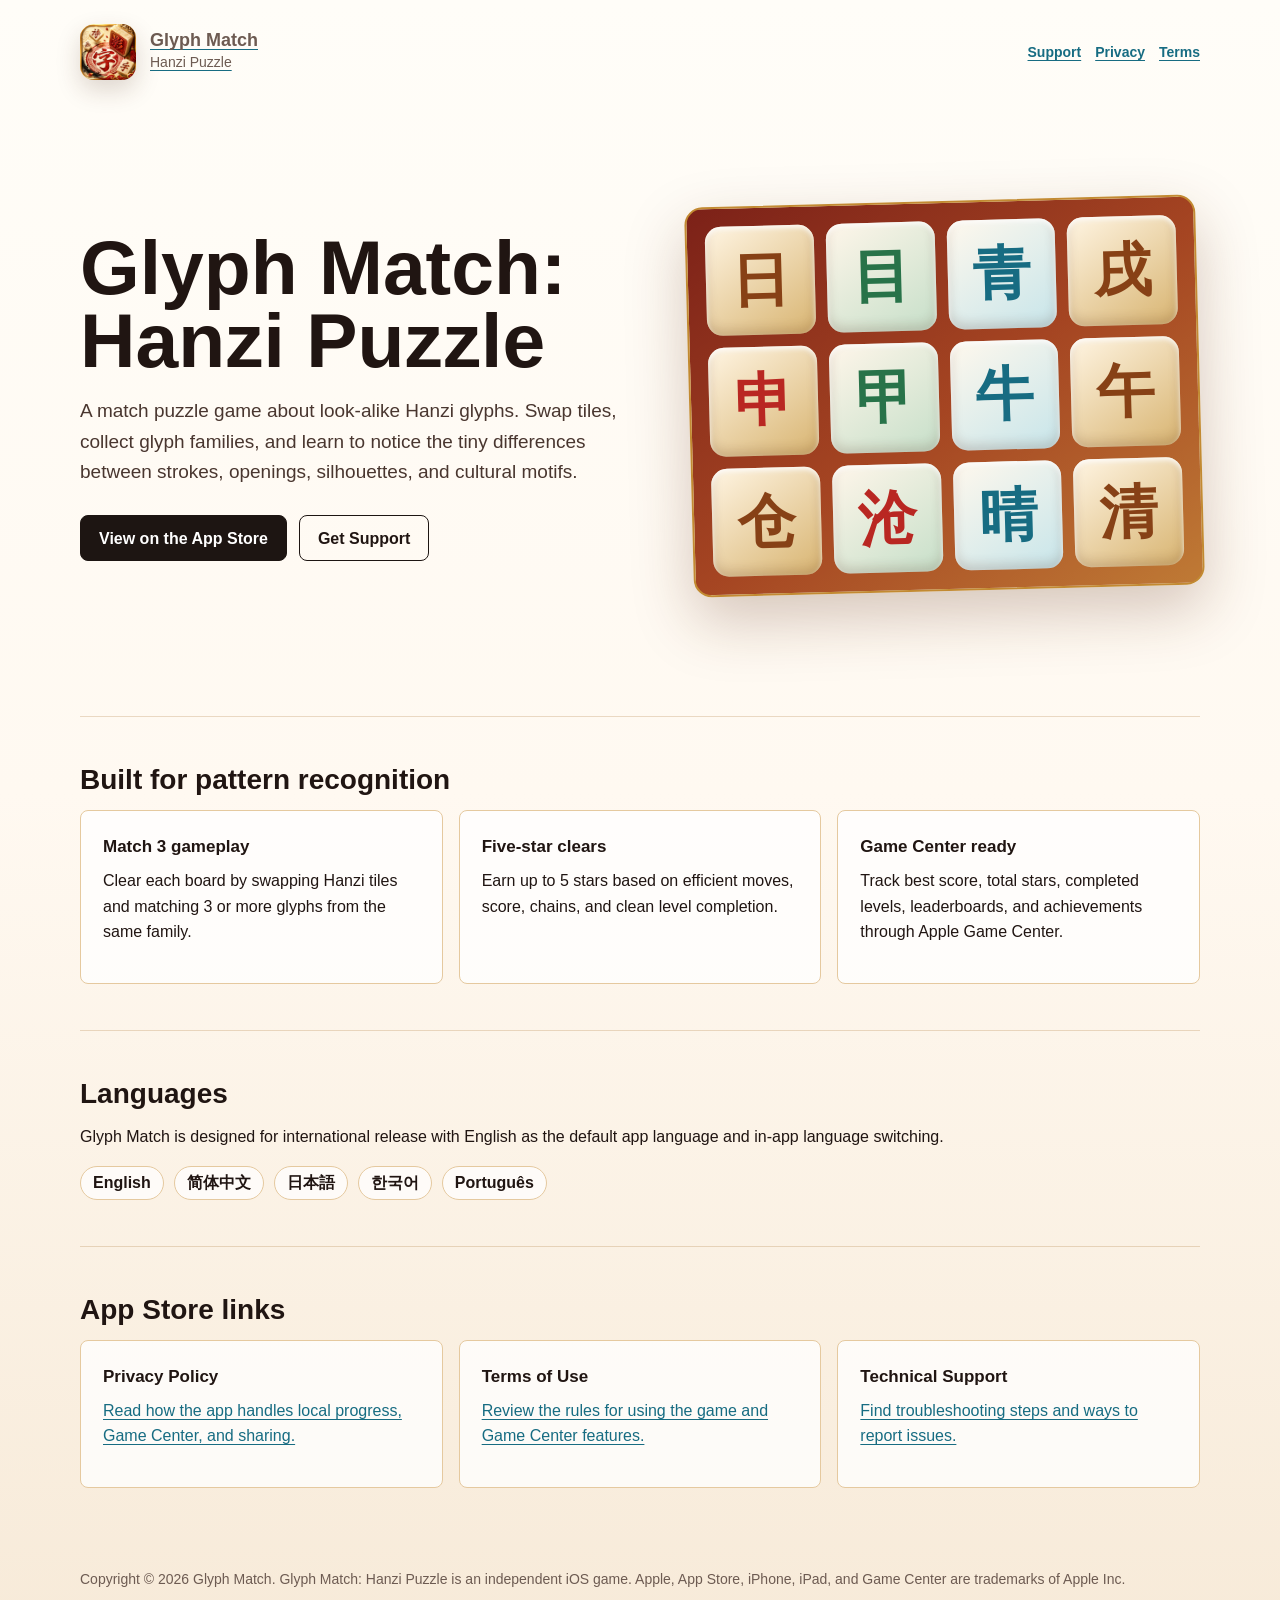
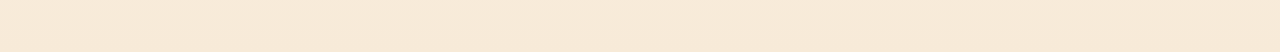
==== index.html @ 225c1a1d "Publish Glyph Match support pages" ====
<!doctype html>
<html lang="en">
<head>
  <meta charset="utf-8">
  <meta name="viewport" content="width=device-width, initial-scale=1">
  <title>Glyph Match: Hanzi Puzzle</title>
  <meta name="description" content="Official support site for Glyph Match: Hanzi Puzzle, an iOS match puzzle game about look-alike Hanzi glyphs.">
  <link rel="icon" href="assets/icon.png">
  <style>
    :root {
      color-scheme: light;
      --ink: #201512;
      --muted: #6d5b52;
      --paper: #fff9f1;
      --panel: #ffffff;
      --line: #e5c99f;
      --red: #b92722;
      --green: #287349;
      --gold: #d49734;
      --blue: #176c82;
    }

    * { box-sizing: border-box; }

    body {
      margin: 0;
      font-family: -apple-system, BlinkMacSystemFont, "Segoe UI", sans-serif;
      background: linear-gradient(180deg, #fffdf8 0%, var(--paper) 48%, #f7ead8 100%);
      color: var(--ink);
      line-height: 1.6;
    }

    a { color: var(--blue); text-decoration-thickness: 0.08em; text-underline-offset: 0.18em; }

    .page {
      width: min(1120px, calc(100% - 32px));
      margin: 0 auto;
    }

    header {
      display: flex;
      align-items: center;
      justify-content: space-between;
      gap: 24px;
      padding: 24px 0;
    }

    .brand {
      display: flex;
      align-items: center;
      gap: 14px;
      min-width: 0;
    }

    .brand img {
      width: 56px;
      height: 56px;
      border-radius: 14px;
      box-shadow: 0 10px 24px rgba(70, 37, 20, 0.18);
    }

    .brand strong {
      display: block;
      font-size: 18px;
      line-height: 1.15;
    }

    .brand span {
      display: block;
      color: var(--muted);
      font-size: 14px;
    }

    nav {
      display: flex;
      flex-wrap: wrap;
      justify-content: flex-end;
      gap: 14px;
      font-weight: 700;
      font-size: 14px;
    }

    .hero {
      display: grid;
      grid-template-columns: 1.05fr 0.95fr;
      align-items: center;
      gap: 44px;
      min-height: 68vh;
      padding: 28px 0 56px;
    }

    h1 {
      margin: 0 0 18px;
      font-size: clamp(44px, 6vw, 78px);
      line-height: 0.96;
      letter-spacing: 0;
    }

    h2 {
      margin: 0 0 14px;
      font-size: 28px;
      line-height: 1.18;
      letter-spacing: 0;
    }

    p { margin: 0 0 16px; }

    .lead {
      max-width: 620px;
      font-size: 19px;
      color: #49362f;
    }

    .actions {
      display: flex;
      flex-wrap: wrap;
      gap: 12px;
      margin-top: 28px;
    }

    .button {
      display: inline-flex;
      align-items: center;
      justify-content: center;
      min-height: 46px;
      padding: 0 18px;
      border: 1px solid #1d1512;
      border-radius: 8px;
      background: #1d1512;
      color: #fff;
      font-weight: 800;
      text-decoration: none;
    }

    .button.secondary {
      background: transparent;
      color: var(--ink);
    }

    .board {
      position: relative;
      display: grid;
      grid-template-columns: repeat(4, 1fr);
      gap: 12px;
      padding: 18px;
      border: 2px solid #c28a32;
      border-radius: 18px;
      background: linear-gradient(145deg, #7c2118 0%, #a54522 52%, #bf7a35 100%);
      box-shadow: 0 24px 60px rgba(91, 43, 18, 0.25);
      transform: rotate(-1.5deg);
    }

    .tile {
      aspect-ratio: 1 / 1;
      display: grid;
      place-items: center;
      border-radius: 16px;
      background: linear-gradient(145deg, #fff5e3, #d8b471);
      color: #874116;
      font-size: clamp(32px, 5vw, 58px);
      font-weight: 900;
      box-shadow: inset 0 3px 5px rgba(255, 255, 255, 0.86), inset 0 -5px 12px rgba(70, 28, 9, 0.18);
    }

    .tile:nth-child(4n + 2) { color: var(--green); background: linear-gradient(145deg, #fff6ea, #c6dfc9); }
    .tile:nth-child(4n + 3) { color: var(--blue); background: linear-gradient(145deg, #fff8ed, #c7e5ea); }
    .tile:nth-child(5n) { color: var(--red); }

    .section {
      padding: 46px 0;
      border-top: 1px solid rgba(166, 109, 43, 0.24);
    }

    .grid {
      display: grid;
      grid-template-columns: repeat(3, 1fr);
      gap: 16px;
    }

    .card {
      padding: 22px;
      border: 1px solid var(--line);
      border-radius: 8px;
      background: rgba(255, 255, 255, 0.78);
    }

    .card strong {
      display: block;
      margin-bottom: 8px;
      font-size: 17px;
    }

    .locale-list {
      display: flex;
      flex-wrap: wrap;
      gap: 10px;
    }

    .locale-list span {
      display: inline-flex;
      align-items: center;
      min-height: 34px;
      padding: 0 12px;
      border: 1px solid var(--line);
      border-radius: 999px;
      background: rgba(255, 255, 255, 0.72);
      font-weight: 700;
    }

    footer {
      padding: 34px 0 46px;
      color: var(--muted);
      font-size: 14px;
    }

    @media (max-width: 800px) {
      header { align-items: flex-start; flex-direction: column; }
      nav { justify-content: flex-start; }
      .hero { grid-template-columns: 1fr; min-height: auto; gap: 28px; }
      .board { transform: none; }
      .grid { grid-template-columns: 1fr; }
    }
  </style>
</head>
<body>
  <div class="page">
    <header>
      <a class="brand" href="./" aria-label="Glyph Match home">
        <img src="assets/icon.png" alt="Glyph Match app icon">
        <span>
          <strong>Glyph Match</strong>
          <span>Hanzi Puzzle</span>
        </span>
      </a>
      <nav aria-label="Primary">
        <a href="support.html">Support</a>
        <a href="privacy.html">Privacy</a>
        <a href="terms.html">Terms</a>
      </nav>
    </header>

    <main>
      <section class="hero">
        <div>
          <h1>Glyph Match: Hanzi Puzzle</h1>
          <p class="lead">A match puzzle game about look-alike Hanzi glyphs. Swap tiles, collect glyph families, and learn to notice the tiny differences between strokes, openings, silhouettes, and cultural motifs.</p>
          <div class="actions">
            <a class="button" href="https://apps.apple.com/app/id6786511152">View on the App Store</a>
            <a class="button secondary" href="support.html">Get Support</a>
          </div>
        </div>

        <div class="board" aria-label="Decorative Hanzi puzzle board">
          <div class="tile">日</div>
          <div class="tile">目</div>
          <div class="tile">青</div>
          <div class="tile">戌</div>
          <div class="tile">申</div>
          <div class="tile">甲</div>
          <div class="tile">牛</div>
          <div class="tile">午</div>
          <div class="tile">仓</div>
          <div class="tile">沧</div>
          <div class="tile">晴</div>
          <div class="tile">清</div>
        </div>
      </section>

      <section class="section" aria-labelledby="features">
        <h2 id="features">Built for pattern recognition</h2>
        <div class="grid">
          <div class="card">
            <strong>Match 3 gameplay</strong>
            <p>Clear each board by swapping Hanzi tiles and matching 3 or more glyphs from the same family.</p>
          </div>
          <div class="card">
            <strong>Five-star clears</strong>
            <p>Earn up to 5 stars based on efficient moves, score, chains, and clean level completion.</p>
          </div>
          <div class="card">
            <strong>Game Center ready</strong>
            <p>Track best score, total stars, completed levels, leaderboards, and achievements through Apple Game Center.</p>
          </div>
        </div>
      </section>

      <section class="section" aria-labelledby="languages">
        <h2 id="languages">Languages</h2>
        <p>Glyph Match is designed for international release with English as the default app language and in-app language switching.</p>
        <div class="locale-list" aria-label="Supported languages">
          <span>English</span>
          <span>简体中文</span>
          <span>日本語</span>
          <span>한국어</span>
          <span>Português</span>
        </div>
      </section>

      <section class="section" aria-labelledby="links">
        <h2 id="links">App Store links</h2>
        <div class="grid">
          <div class="card">
            <strong>Privacy Policy</strong>
            <p><a href="privacy.html">Read how the app handles local progress, Game Center, and sharing.</a></p>
          </div>
          <div class="card">
            <strong>Terms of Use</strong>
            <p><a href="terms.html">Review the rules for using the game and Game Center features.</a></p>
          </div>
          <div class="card">
            <strong>Technical Support</strong>
            <p><a href="support.html">Find troubleshooting steps and ways to report issues.</a></p>
          </div>
        </div>
      </section>
    </main>

    <footer>
      <p>Copyright © 2026 Glyph Match. Glyph Match: Hanzi Puzzle is an independent iOS game. Apple, App Store, iPhone, iPad, and Game Center are trademarks of Apple Inc.</p>
    </footer>
  </div>
</body>
</html>
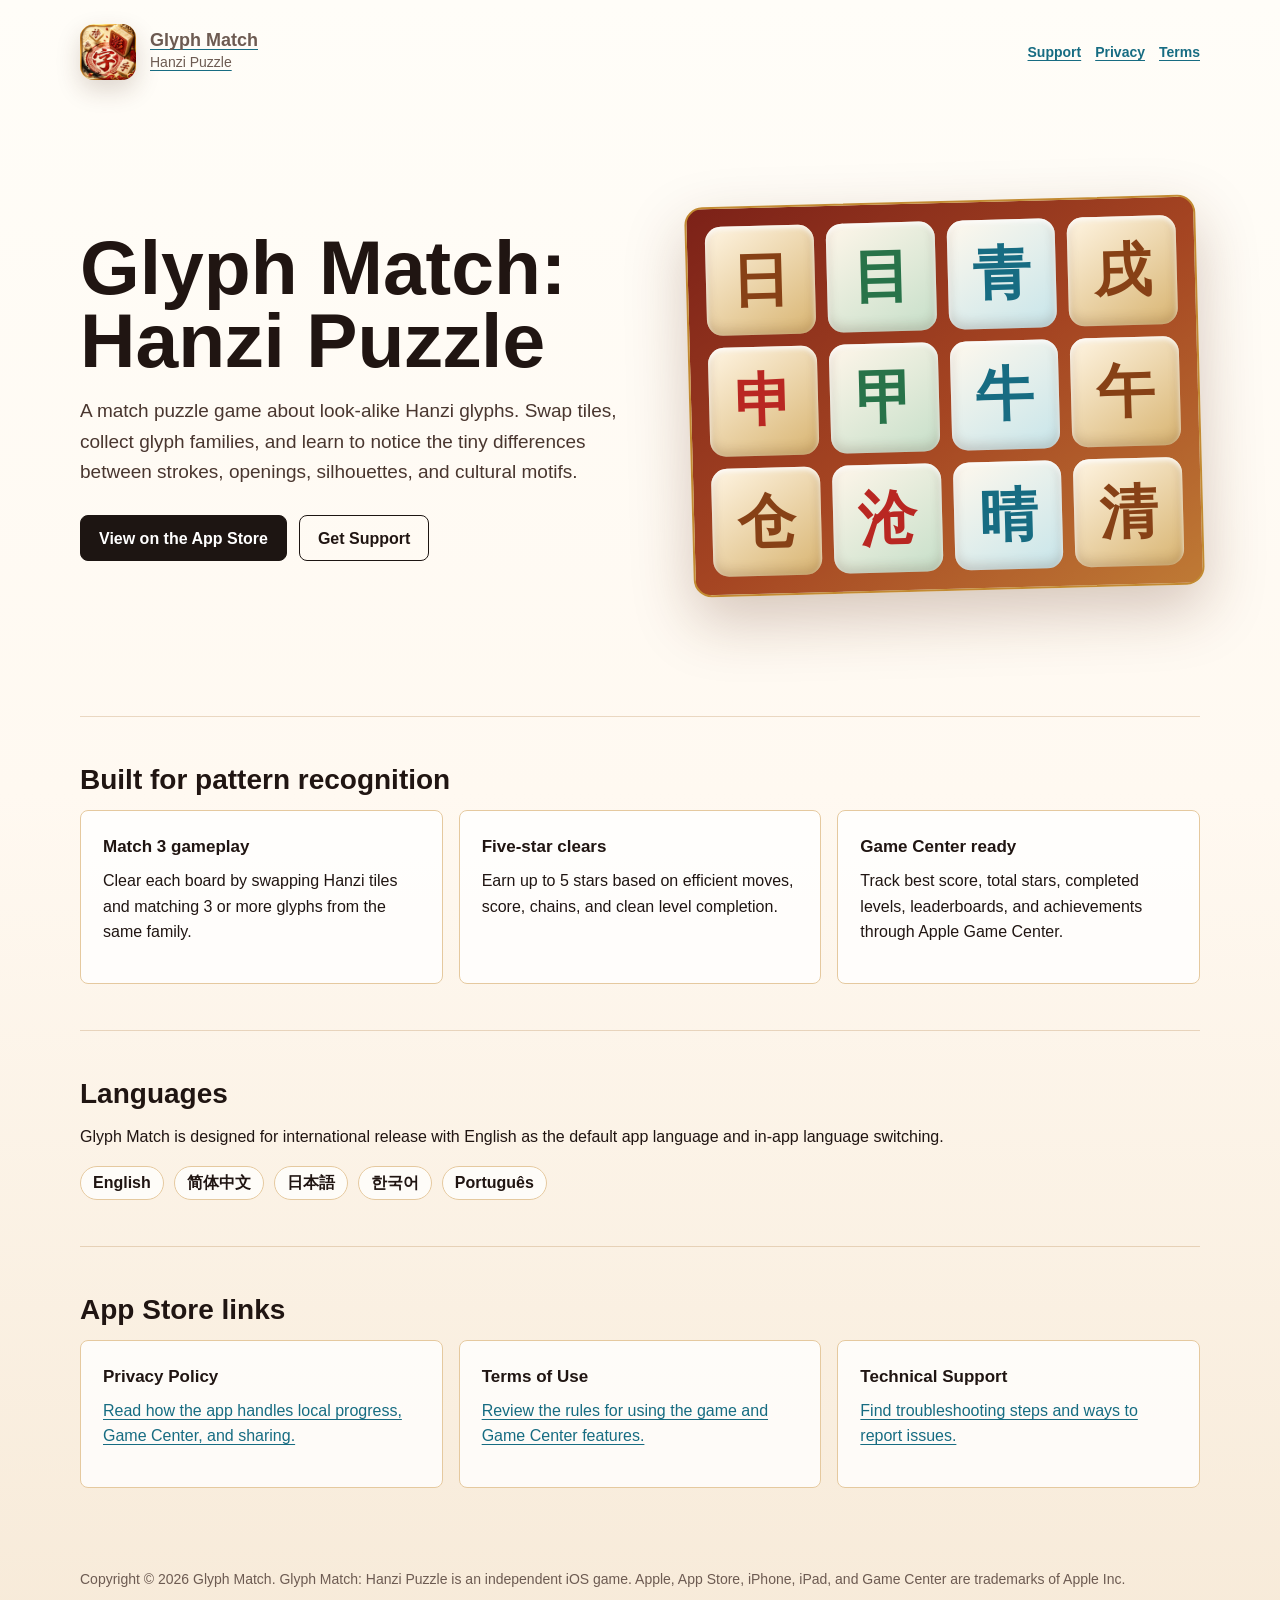
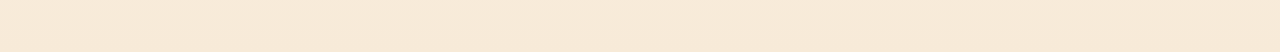
==== commit cdd1942b: "Add accessible site motion" ====
--- a/index.html
+++ b/index.html
@@ -3,6 +3,8 @@
 <head>
   <meta charset="utf-8">
   <meta name="viewport" content="width=device-width, initial-scale=1">
+  <link rel="stylesheet" href="motion.css?v=20260915">
+  <script src="motion.js?v=20260915" defer></script>
   <title>Glyph Match: Hanzi Puzzle</title>
   <meta name="description" content="Official support site for Glyph Match: Hanzi Puzzle, an iOS match puzzle game about look-alike Hanzi glyphs.">
   <link rel="icon" href="assets/icon.png">
--- a/motion.css
+++ b/motion.css
@@ -0,0 +1,16 @@
+:root { --motion-enter: 400ms; --motion-normal: 220ms; --motion-ease-out: cubic-bezier(.22,1,.36,1); }
+.motion-reveal { opacity: 1; transform: none; }
+html.motion-ready .motion-reveal:not(.visible) { opacity: 0; transform: translate3d(0, 8px, 0); }
+html.motion-ready .motion-reveal.visible {
+  opacity: 1;
+  transform: translate3d(0, 0, 0);
+  transition: opacity var(--motion-enter) var(--motion-ease-out) var(--motion-delay, 0ms), transform var(--motion-enter) var(--motion-ease-out) var(--motion-delay, 0ms);
+}
+a, button, .card, .panel, .faq { transition: color var(--motion-normal) ease, background-color var(--motion-normal) ease, border-color var(--motion-normal) ease, box-shadow var(--motion-normal) ease, transform var(--motion-normal) var(--motion-ease-out); }
+a:active, button:active { transform: scale(.98); }
+@media (hover: hover) and (pointer: fine) { .card:hover, .panel:hover, .faq:hover { transform: translateY(-2px); } }
+@media (prefers-reduced-motion: reduce) {
+  html { scroll-behavior: auto; }
+  *, *::before, *::after { animation-duration: .01ms !important; animation-iteration-count: 1 !important; transition-duration: .01ms !important; }
+  .motion-reveal { opacity: 1 !important; transform: none !important; }
+}
